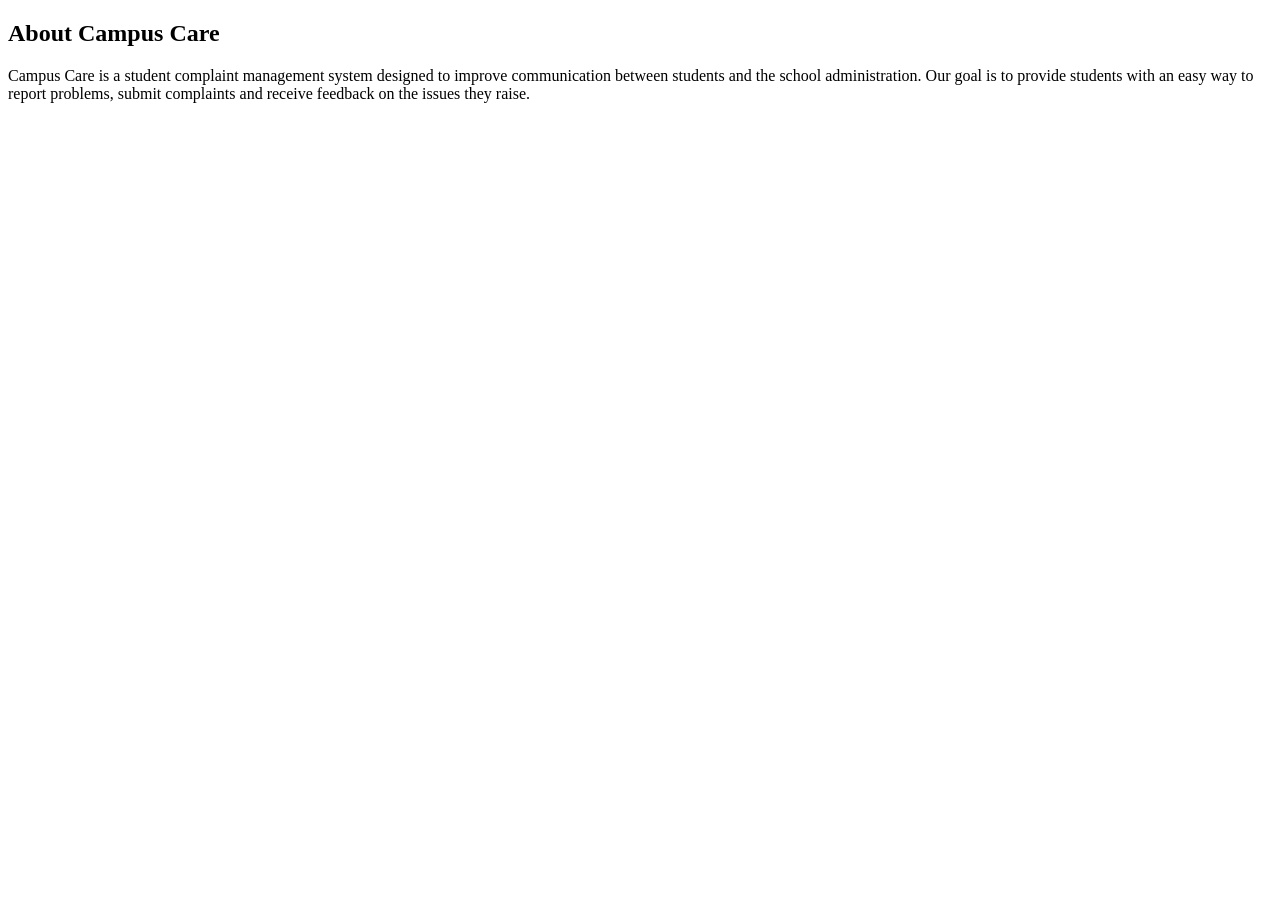
==== about.html @ 65ec1b53 "add about.html" ====
<!DOCTYPE html>
<html lang="en">
<head>
    <meta charset="UTF-8">
    <meta name="viewport" content="width=device-width, initial-scale=1.0">
    <title>About</title>
</head>
<body>
    <h2>About Campus Care</h2>
    <p>
        Campus Care is a student complaint management
        system designed to improve communication between
        students and the school administration.
        
        Our goal is to provide students with an easy way
        to report problems, submit complaints and receive
        feedback on the issues they raise.
    </p>
</body>
</html>
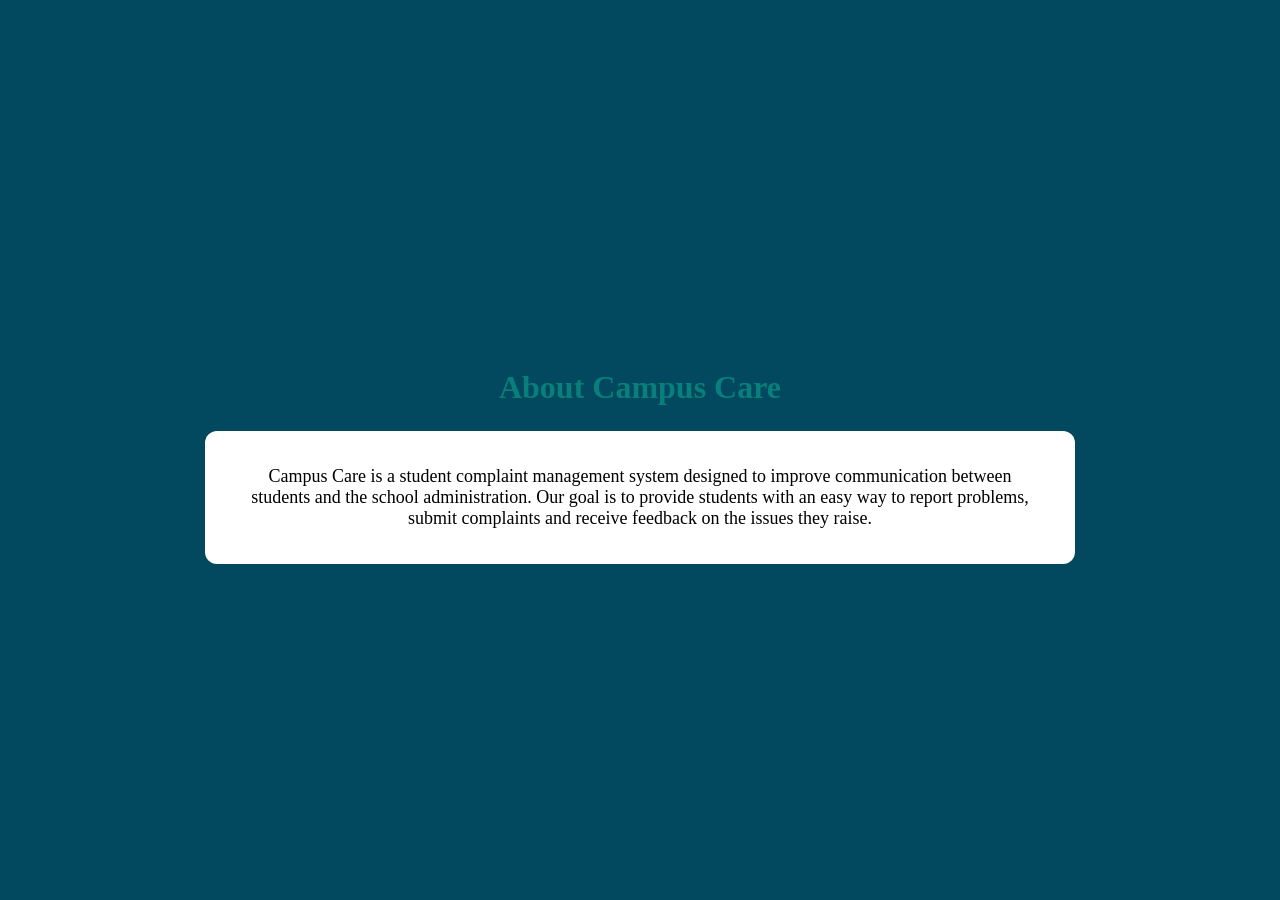
==== commit 1875ab3f: "add about.html" ====
--- a/about.html
+++ b/about.html
@@ -4,8 +4,12 @@
     <meta charset="UTF-8">
     <meta name="viewport" content="width=device-width, initial-scale=1.0">
     <title>About</title>
+    <link rel="stylesheet" href="style.css">
 </head>
 <body>
+
+    
+    <div>
     <h2>About Campus Care</h2>
     <p>
         Campus Care is a student complaint management
@@ -16,5 +20,6 @@
         to report problems, submit complaints and receive
         feedback on the issues they raise.
     </p>
+    </div>
 </body>
 </html>
--- a/style.css
+++ b/style.css
@@ -0,0 +1,184 @@
+/* body*/
+body{
+    background-color: rgb(2, 72, 95);
+    align-items: center;
+    font-family: Georgia, 'Times New Roman', Times, serif;
+    display: flex;
+    justify-content: center;
+    height: 100vh;
+    margin: 0;
+}
+
+/* fieldset */
+fieldset{
+    background-color: white;
+    width: 320px;
+    text-align: center;
+    padding: 30px;
+    border: none;
+}
+
+/* h1 */
+h1{
+    text-align: center;
+    font-size: 50px;
+    font-weight: bold;
+} 
+
+/* input */
+input{
+    width: 100%;
+    padding: 10px;
+    margin-top: 5px;
+    border: 1px solid blueviolet;
+    box-sizing: border-box;
+}
+
+/* label */
+label{
+    margin-right: 73%;
+    font-weight: bold;
+}
+
+/* button */
+button{ 
+    width: 50%;
+    padding: 10px;
+    margin-top: 20px;
+    background-color: rgb(42, 42, 154);
+    cursor: pointer;
+    border: none;
+    color: white;
+    border-radius: 5px;
+}
+
+/* hover */
+button:hover{
+    background-color: rgb(42, 121, 148);
+}
+
+#nav{
+    background-color: rgb(2, 72, 95);
+    padding: 10px;
+    border: none;
+    border-radius: 0;
+    display: flex;
+    justify-content: center;
+    gap: 20px;
+    margin-bottom: 75%;
+    margin-left: 50%;
+}
+
+#nav a{
+    color: white;
+    text-decoration: none;
+    font-size: 15px;
+    font-weight: bold;
+}
+
+h2{
+    text-align: center;
+    color: #087f7b;
+    font-size: 32px;
+    margin-top: 50px;
+    margin-bottom: 25px;
+}
+
+p{
+    background-color: white;
+    max-width: 800px;
+    padding: 35px;
+    border-radius: 12px;
+    font-size: 18px;
+    text-align: center;
+}
+
+
+#contact-us{
+    margin-top: 50%;
+    margin-bottom: 30%;
+    border: none;
+    max-width: 40% auto;
+}
+
+#homebody{
+    background-color: rgb(120, 217, 247);
+}
+
+
+#links{
+    color: black;
+    background-color: white;
+    text-decoration: none;
+    margin-left: 75%;
+    display: flex;
+}
+
+.links{
+    color: black;
+    display: flex;
+}
+
+#main-head {
+    padding: 150px;
+    background-color: #0cd3cc;
+    
+}
+
+#main-header {
+    text-align: center;
+    font-size: 60px;
+    font-family: cursive;
+    font-weight: 800;
+    text-transform: capitalize;
+    font-display: auto;
+    color: rgb(4, 4, 41);
+    margin-top: 200px;
+}
+
+#head1 {
+    text-align: center;
+    font-size: 40px;
+    font-family: cursive;
+    font-weight: bold;
+    text-transform: capitalize;
+    font-display: auto;
+    color: rgb(4, 4, 41);
+}
+
+#head2 {
+    font-size: 30px;
+    font-family: Georgia, 'Times New Roman', Times, serif;
+    font-display: auto;
+    font-weight: bold;
+}
+
+/* available food */
+#available-food {
+    text-align: center;
+    font-family: cursive;
+}
+
+/* snacks */
+#snacks {
+    text-align: center;
+    font-size: large;
+    font-family: cursive;
+    text-decoration: underline;
+}
+
+#snack {
+    display: flex;
+    gap: 50px;
+    flex-wrap: wrap;
+    text-align: center;
+    margin-inline: calc(20px);
+}
+
+.snacks {
+    box-shadow: 0 4px 8px 0 rgba(0, 0, 0, 0.2);
+    transition: 0.3s;
+    width: 250px;
+    border-radius: 5px;
+    background-color: white;
+}
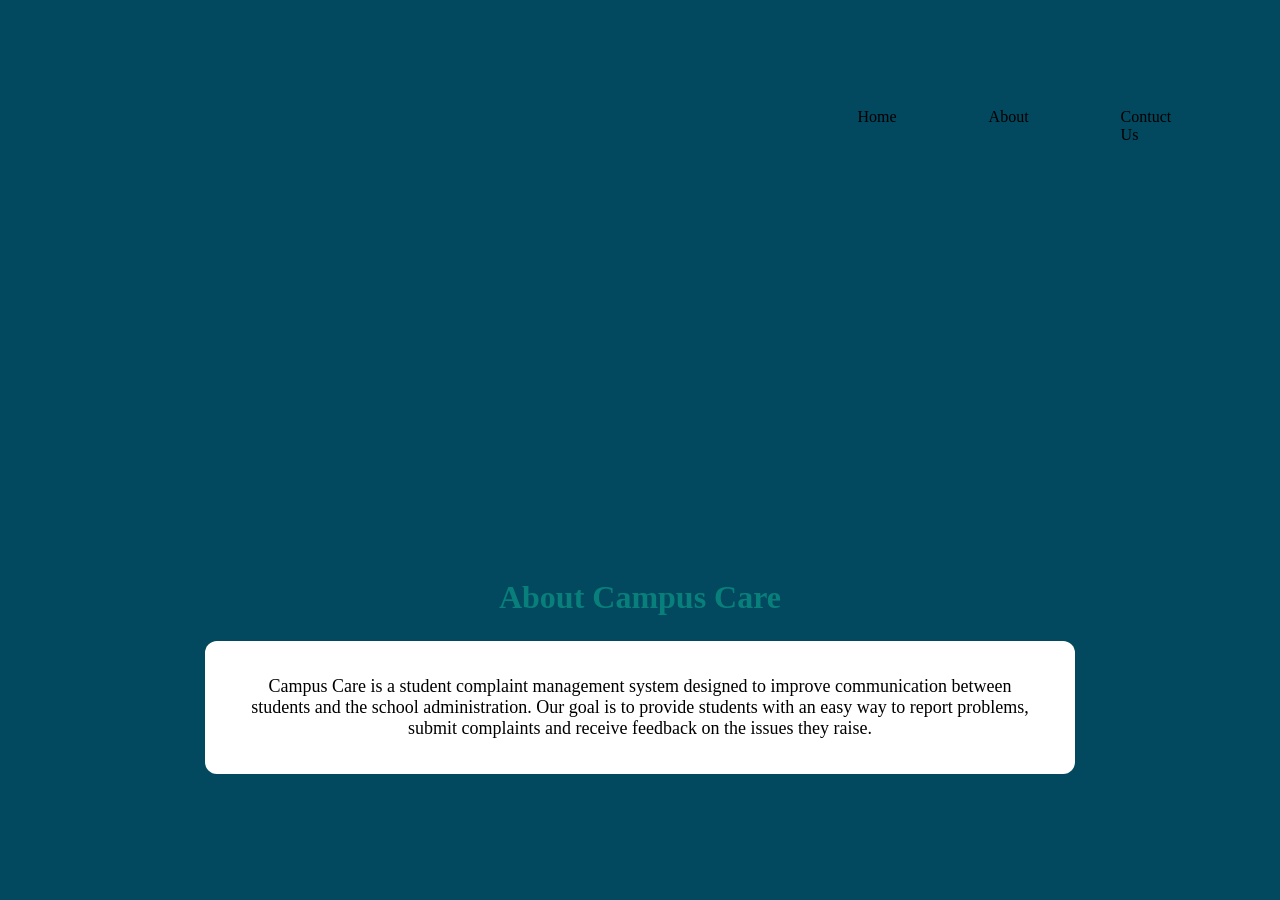
==== commit 41506fe7: "add button" ====
--- a/about.html
+++ b/about.html
@@ -7,9 +7,15 @@
     <link rel="stylesheet" href="style.css">
 </head>
 <body>
-
+    <div>
+<div id="links">
+    <a href="home.html" class="links">Home</a>
+    <a href="about.html" class="links">About</a>
+    <a href="contact.html" class="links">Contuct Us</a>
+</div>
     
     <div>
+
     <h2>About Campus Care</h2>
     <p>
         Campus Care is a student complaint management
@@ -21,5 +27,6 @@
         feedback on the issues they raise.
     </p>
     </div>
+    </div>
 </body>
 </html>
--- a/style.css
+++ b/style.css
@@ -108,21 +108,26 @@
 
 #links{
     color: black;
-    background-color: white;
-    text-decoration: none;
+    background-color: rgb(2, 72, 95);
     margin-left: 75%;
     display: flex;
+    margin-bottom: 50%;
+    gap: 5px;
+
 }
 
 .links{
     color: black;
     display: flex;
+    background-color: rgb(2, 72, 95);
+    text-decoration: none;
+    margin-right: 40%;
+    gap: 5px;
 }
 
 #main-head {
     padding: 150px;
     background-color: #0cd3cc;
-    
 }
 
 #main-header {
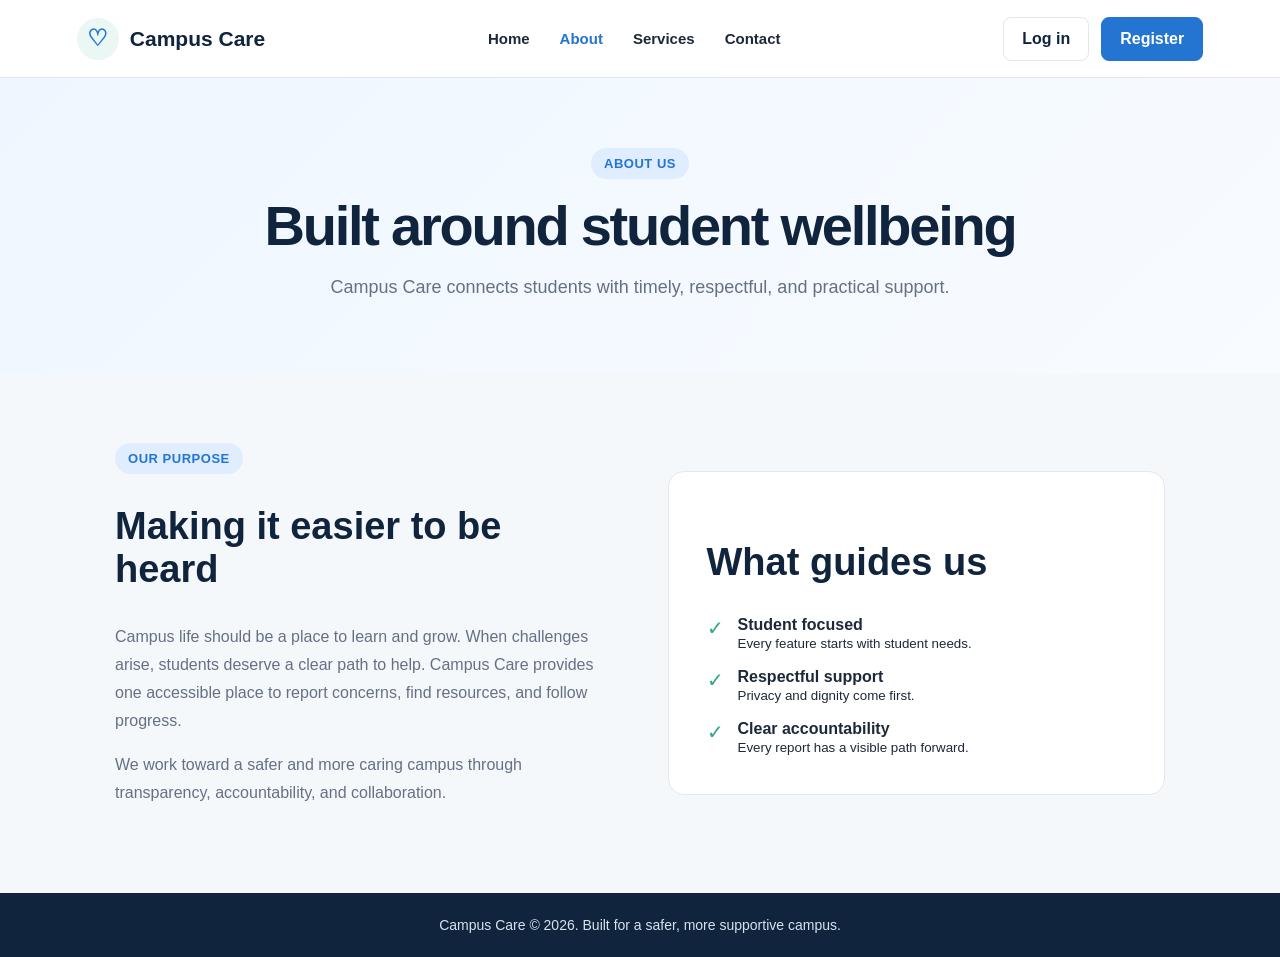
==== commit f595da91: "html repaire" ====
--- a/about.html
+++ b/about.html
@@ -3,30 +3,44 @@
 <head>
     <meta charset="UTF-8">
     <meta name="viewport" content="width=device-width, initial-scale=1.0">
-    <title>About</title>
+    <title>About | Campus Care</title>
     <link rel="stylesheet" href="style.css">
 </head>
 <body>
-    <div>
-<div id="links">
-    <a href="home.html" class="links">Home</a>
-    <a href="about.html" class="links">About</a>
-    <a href="contact.html" class="links">Contuct Us</a>
-</div>
-    
-    <div>
+    <header class="site-header">
+        <a class="brand" href="home.html"><span class="brand-mark">&#9825;</span>Campus Care</a>
+        <nav class="nav-links" aria-label="Primary navigation">
+            <a href="home.html">Home</a><a class="active" href="about.html">About</a>
+            <a href="services.html">Services</a><a href="contact.html">Contact</a>
+        </nav>
+        <div class="nav-actions"><a class="btn" href="index.html">Log in</a><a class="btn btn-primary" href="register.html">Register</a></div>
+        <button class="menu-toggle" type="button" aria-label="Open menu" aria-expanded="false">&#9776;</button>
+    </header>
 
-    <h2>About Campus Care</h2>
-    <p>
-        Campus Care is a student complaint management
-        system designed to improve communication between
-        students and the school administration.
-        
-        Our goal is to provide students with an easy way
-        to report problems, submit complaints and receive
-        feedback on the issues they raise.
-    </p>
-    </div>
-    </div>
+    <main>
+        <section class="page-hero">
+            <span class="eyebrow">About us</span>
+            <h1>Built around student wellbeing</h1>
+            <p>Campus Care connects students with timely, respectful, and practical support.</p>
+        </section>
+        <section class="content-section split">
+            <div>
+                <span class="eyebrow">Our purpose</span>
+                <h2>Making it easier to be heard</h2>
+                <p>Campus life should be a place to learn and grow. When challenges arise, students deserve a clear path to help. Campus Care provides one accessible place to report concerns, find resources, and follow progress.</p>
+                <p>We work toward a safer and more caring campus through transparency, accountability, and collaboration.</p>
+            </div>
+            <div class="info-panel">
+                <h2>What guides us</h2>
+                <div class="value-list">
+                    <div class="value-item"><span>&#10003;</span><div><strong>Student focused</strong><br><small>Every feature starts with student needs.</small></div></div>
+                    <div class="value-item"><span>&#10003;</span><div><strong>Respectful support</strong><br><small>Privacy and dignity come first.</small></div></div>
+                    <div class="value-item"><span>&#10003;</span><div><strong>Clear accountability</strong><br><small>Every report has a visible path forward.</small></div></div>
+                </div>
+            </div>
+        </section>
+    </main>
+    <footer class="footer">Campus Care &copy; 2026. Built for a safer, more supportive campus.</footer>
+    <script src="script.js"></script>
 </body>
-</html>+</html>
--- a/style.css
+++ b/style.css
@@ -1,189 +1,344 @@
-/* body*/
-body{
-    background-color: rgb(2, 72, 95);
-    align-items: center;
-    font-family: Georgia, 'Times New Roman', Times, serif;
-    display: flex;
+:root {
+    --navy: #10243e;
+    --blue: #2474d2;
+    --blue-dark: #1759a7;
+    --mint: #eaf7f4;
+    --green: #2ba58c;
+    --ink: #1d2939;
+    --muted: #667085;
+    --line: #e4e7ec;
+    --surface: #ffffff;
+    --page: #f5f8fb;
+}
+
+* { box-sizing: border-box; }
+
+html { scroll-behavior: smooth; }
+
+body {
+    margin: 0;
+    min-height: 100vh;
+    background: var(--page);
+    color: var(--ink);
+    font-family: Inter, "Segoe UI", Arial, sans-serif;
+}
+
+a { color: inherit; text-decoration: none; }
+
+.site-header {
+    height: 78px;
+    background: var(--surface);
+    border-bottom: 1px solid var(--line);
+    display: flex;
+    align-items: center;
+    justify-content: space-between;
+    padding: 0 6%;
+    position: relative;
+    z-index: 20;
+}
+
+.brand {
+    display: flex;
+    align-items: center;
+    gap: 11px;
+    color: var(--navy);
+    font-size: 21px;
+    font-weight: 800;
+}
+
+.brand-mark {
+    width: 42px;
+    height: 42px;
+    border-radius: 50%;
+    background: var(--mint);
+    display: grid;
+    place-items: center;
+    color: var(--blue);
+    font-size: 23px;
+}
+
+.nav-links {
+    display: flex;
+    align-items: center;
+    gap: 30px;
+    font-size: 15px;
+    font-weight: 700;
+}
+
+.nav-links a { padding: 10px 0; }
+.nav-links a:hover, .nav-links a.active { color: var(--blue); }
+
+.nav-actions {
+    display: flex;
+    align-items: center;
+    gap: 12px;
+}
+
+.btn {
+    display: inline-flex;
+    align-items: center;
     justify-content: center;
-    height: 100vh;
-    margin: 0;
-}
-
-/* fieldset */
-fieldset{
-    background-color: white;
-    width: 320px;
+    min-height: 44px;
+    padding: 10px 18px;
+    border: 1px solid var(--line);
+    border-radius: 8px;
+    background: var(--surface);
+    color: var(--navy);
+    font-weight: 800;
+    cursor: pointer;
+    transition: .2s ease;
+}
+
+.btn:hover { transform: translateY(-1px); }
+.btn-primary { border-color: var(--blue); background: var(--blue); color: white; }
+.btn-primary:hover { background: var(--blue-dark); }
+.btn-wide { width: 100%; }
+
+.menu-toggle { display: none; border: 0; background: transparent; font-size: 24px; }
+
+.hero {
+    background: linear-gradient(120deg, #eef7ff 0%, #f8fbff 68%, #eaf7f4 100%);
+    min-height: 530px;
+    display: grid;
+    grid-template-columns: 1fr 1fr;
+    align-items: center;
+    padding: 60px 7%;
+    overflow: hidden;
+}
+
+.hero-copy { max-width: 590px; }
+
+.eyebrow {
+    display: inline-block;
+    color: var(--blue);
+    background: #dfedff;
+    border-radius: 99px;
+    padding: 8px 13px;
+    font-size: 13px;
+    font-weight: 800;
+    letter-spacing: .04em;
+    text-transform: uppercase;
+}
+
+.hero h1, .page-hero h1 {
+    margin: 18px 0;
+    color: var(--navy);
+    font-size: clamp(42px, 5vw, 68px);
+    line-height: 1.02;
+    letter-spacing: -.04em;
+}
+
+.hero p, .page-hero p {
+    color: var(--muted);
+    font-size: 18px;
+    line-height: 1.7;
+}
+
+.hero-actions { display: flex; gap: 12px; margin-top: 28px; }
+
+.hero-art {
+    min-height: 420px;
+    position: relative;
+    display: grid;
+    place-items: center;
+}
+
+.hero-circle {
+    width: 390px;
+    height: 390px;
+    border-radius: 50%;
+    background: #dceeff;
+    position: relative;
+}
+
+.student-card {
+    position: absolute;
+    width: 260px;
+    background: white;
+    border: 10px solid #e9f1fa;
+    border-radius: 24px;
+    box-shadow: 0 22px 50px rgba(34, 73, 117, .16);
+    padding: 28px;
     text-align: center;
-    padding: 30px;
-    border: none;
-}
-
-/* h1 */
-h1{
+}
+
+.student-avatar {
+    width: 112px;
+    height: 112px;
+    margin: 0 auto 18px;
+    border-radius: 50%;
+    background: linear-gradient(145deg, #7bc9f1, #2874ce);
+    display: grid;
+    place-items: center;
+    font-size: 58px;
+    color: white;
+}
+
+.student-card strong { display: block; color: var(--navy); }
+.student-card span { color: var(--muted); font-size: 13px; }
+
+.float-chip {
+    position: absolute;
+    background: white;
+    border-radius: 12px;
+    box-shadow: 0 12px 30px rgba(34, 73, 117, .14);
+    padding: 12px 15px;
+    font-size: 13px;
+    font-weight: 800;
+}
+
+.chip-one { top: 55px; right: 20px; color: var(--green); }
+.chip-two { bottom: 60px; left: 15px; color: var(--blue); }
+
+.stats {
+    max-width: 1150px;
+    margin: -38px auto 70px;
+    position: relative;
+    z-index: 5;
+    display: grid;
+    grid-template-columns: repeat(3, 1fr);
+    background: white;
+    border: 1px solid var(--line);
+    border-radius: 14px;
+    box-shadow: 0 16px 45px rgba(16, 36, 62, .08);
+}
+
+.stat { padding: 28px; text-align: center; border-right: 1px solid var(--line); }
+.stat:last-child { border-right: 0; }
+.stat strong { display: block; color: var(--blue); font-size: 32px; }
+.stat span { color: var(--muted); font-size: 14px; }
+
+.section { max-width: 1150px; margin: 0 auto; padding: 20px 25px 80px; }
+.section-heading { text-align: center; max-width: 650px; margin: 0 auto 35px; }
+.section-heading h2 { margin: 8px 0; color: var(--navy); font-size: 38px; }
+.section-heading p { color: var(--muted); line-height: 1.7; }
+
+.card-grid { display: grid; grid-template-columns: repeat(3, 1fr); gap: 22px; }
+.card {
+    background: white;
+    border: 1px solid var(--line);
+    border-radius: 14px;
+    padding: 28px;
+}
+.card-icon {
+    width: 52px;
+    height: 52px;
+    border-radius: 12px;
+    display: grid;
+    place-items: center;
+    background: var(--mint);
+    color: var(--green);
+    font-size: 24px;
+}
+.card h3 { color: var(--navy); margin: 18px 0 8px; }
+.card p { color: var(--muted); line-height: 1.65; }
+
+.page-hero {
+    background: linear-gradient(135deg, #eef7ff, #f8fbff);
     text-align: center;
-    font-size: 50px;
-    font-weight: bold;
-} 
-
-/* input */
-input{
+    padding: 70px 20px;
+}
+.page-hero h1 { font-size: clamp(38px, 5vw, 56px); }
+.page-hero p { max-width: 650px; margin: 0 auto; }
+
+.auth-page {
+    background: linear-gradient(135deg, #eef7ff 0%, #f6faf9 100%);
+    display: grid;
+    place-items: center;
+    padding: 40px 20px;
+}
+.auth-shell {
     width: 100%;
-    padding: 10px;
-    margin-top: 5px;
-    border: 1px solid blueviolet;
-    box-sizing: border-box;
-}
-
-/* label */
-label{
-    margin-right: 73%;
-    font-weight: bold;
-}
-
-/* button */
-button{ 
-    width: 50%;
-    padding: 10px;
-    margin-top: 20px;
-    background-color: rgb(42, 42, 154);
-    cursor: pointer;
-    border: none;
+    max-width: 930px;
+    min-height: 580px;
+    display: grid;
+    grid-template-columns: 43% 57%;
+    background: white;
+    border-radius: 18px;
+    box-shadow: 0 20px 60px rgba(16, 36, 62, .12);
+    overflow: hidden;
+}
+.auth-aside {
+    background: var(--navy);
     color: white;
-    border-radius: 5px;
-}
-
-/* hover */
-button:hover{
-    background-color: rgb(42, 121, 148);
-}
-
-#nav{
-    background-color: rgb(2, 72, 95);
-    padding: 10px;
-    border: none;
-    border-radius: 0;
-    display: flex;
-    justify-content: center;
-    gap: 20px;
-    margin-bottom: 75%;
-    margin-left: 50%;
-}
-
-#nav a{
-    color: white;
-    text-decoration: none;
-    font-size: 15px;
-    font-weight: bold;
-}
-
-h2{
-    text-align: center;
-    color: #087f7b;
-    font-size: 32px;
-    margin-top: 50px;
-    margin-bottom: 25px;
-}
-
-p{
-    background-color: white;
-    max-width: 800px;
-    padding: 35px;
-    border-radius: 12px;
-    font-size: 18px;
-    text-align: center;
-}
-
-
-#contact-us{
-    margin-top: 50%;
-    margin-bottom: 30%;
-    border: none;
-    max-width: 40% auto;
-}
-
-#homebody{
-    background-color: rgb(120, 217, 247);
-}
-
-
-#links{
-    color: black;
-    background-color: rgb(2, 72, 95);
-    margin-left: 75%;
-    display: flex;
-    margin-bottom: 50%;
-    gap: 5px;
-
-}
-
-.links{
-    color: black;
-    display: flex;
-    background-color: rgb(2, 72, 95);
-    text-decoration: none;
-    margin-right: 40%;
-    gap: 5px;
-}
-
-#main-head {
-    padding: 150px;
-    background-color: #0cd3cc;
-}
-
-#main-header {
-    text-align: center;
-    font-size: 60px;
-    font-family: cursive;
-    font-weight: 800;
-    text-transform: capitalize;
-    font-display: auto;
-    color: rgb(4, 4, 41);
-    margin-top: 200px;
-}
-
-#head1 {
-    text-align: center;
-    font-size: 40px;
-    font-family: cursive;
-    font-weight: bold;
-    text-transform: capitalize;
-    font-display: auto;
-    color: rgb(4, 4, 41);
-}
-
-#head2 {
-    font-size: 30px;
-    font-family: Georgia, 'Times New Roman', Times, serif;
-    font-display: auto;
-    font-weight: bold;
-}
-
-/* available food */
-#available-food {
-    text-align: center;
-    font-family: cursive;
-}
-
-/* snacks */
-#snacks {
-    text-align: center;
-    font-size: large;
-    font-family: cursive;
-    text-decoration: underline;
-}
-
-#snack {
-    display: flex;
-    gap: 50px;
-    flex-wrap: wrap;
-    text-align: center;
-    margin-inline: calc(20px);
-}
-
-.snacks {
-    box-shadow: 0 4px 8px 0 rgba(0, 0, 0, 0.2);
-    transition: 0.3s;
-    width: 250px;
-    border-radius: 5px;
-    background-color: white;
-}
+    padding: 42px;
+    display: flex;
+    flex-direction: column;
+    justify-content: space-between;
+}
+.auth-aside .brand { color: white; }
+.auth-aside h2 { font-size: 38px; line-height: 1.15; margin: 50px 0 15px; }
+.auth-aside p { color: #bfd0e4; line-height: 1.7; }
+.auth-form-wrap { padding: 38px 54px; display: flex; flex-direction: column; justify-content: center; }
+.auth-form-wrap h1 { color: var(--navy); margin: 0 0 8px; }
+.auth-form-wrap .subtitle { color: var(--muted); margin: 0 0 24px; }
+.form-grid { display: grid; grid-template-columns: 1fr 1fr; gap: 14px; }
+.field { margin-bottom: 15px; }
+.field.full { grid-column: 1 / -1; }
+.field label { display: block; margin-bottom: 7px; font-size: 13px; font-weight: 800; }
+.field input, .field select, .field textarea {
+    width: 100%;
+    min-height: 46px;
+    border: 1px solid var(--line);
+    border-radius: 8px;
+    padding: 10px 12px;
+    background: white;
+    color: var(--ink);
+    font: inherit;
+}
+.field textarea { min-height: 110px; resize: vertical; }
+.auth-switch { text-align: center; color: var(--muted); margin-top: 18px; }
+.auth-switch a { color: var(--blue); font-weight: 800; }
+.form-message { min-height: 20px; margin: 8px 0; color: #b42318; font-size: 14px; }
+
+.content-section { max-width: 1100px; margin: 0 auto; padding: 70px 25px; }
+.split { display: grid; grid-template-columns: 1fr 1fr; gap: 55px; align-items: center; }
+.split h2 { color: var(--navy); font-size: 38px; }
+.split p { color: var(--muted); line-height: 1.75; }
+.info-panel { background: white; border: 1px solid var(--line); border-radius: 16px; padding: 38px; }
+.value-list { display: grid; gap: 16px; margin-top: 20px; }
+.value-item { display: flex; gap: 14px; align-items: flex-start; }
+.value-item span { color: var(--green); font-size: 20px; }
+
+.contact-layout { display: grid; grid-template-columns: 1fr 1fr; gap: 30px; }
+.contact-card { background: white; border: 1px solid var(--line); border-radius: 14px; padding: 32px; }
+.contact-card h2 { color: var(--navy); }
+
+.footer { background: var(--navy); color: #d7e2ee; text-align: center; padding: 24px; font-size: 14px; }
+
+@media (max-width: 900px) {
+    .nav-links { display: none; position: absolute; left: 0; right: 0; top: 78px; background: white; padding: 20px 6%; flex-direction: column; align-items: flex-start; border-bottom: 1px solid var(--line); }
+    .nav-links.open { display: flex; }
+    .menu-toggle { display: block; }
+    .nav-actions { margin-left: auto; margin-right: 10px; }
+    .hero { grid-template-columns: 1fr; padding-top: 50px; }
+    .hero-art { margin-top: 20px; }
+    .stats { margin: -20px 20px 50px; }
+    .card-grid { grid-template-columns: 1fr; }
+    .auth-shell { grid-template-columns: 1fr; max-width: 580px; }
+    .auth-aside { min-height: 220px; }
+    .auth-aside h2 { margin: 25px 0 8px; font-size: 28px; }
+    .split, .contact-layout { grid-template-columns: 1fr; }
+}
+
+@media (max-width: 600px) {
+    .site-header { height: 70px; padding: 0 4%; }
+    .nav-links { top: 70px; }
+    .nav-actions .btn:first-child { display: none; }
+    .hero { padding: 45px 20px; }
+    .hero h1 { font-size: 43px; }
+    .hero-art { min-height: 350px; }
+    .hero-circle { width: 300px; height: 300px; }
+    .student-card { width: 220px; }
+    .chip-one { right: -5px; }
+    .chip-two { left: -5px; }
+    .stats { grid-template-columns: 1fr; }
+    .stat { border-right: 0; border-bottom: 1px solid var(--line); }
+    .stat:last-child { border-bottom: 0; }
+    .auth-page { padding: 0; }
+    .auth-shell { min-height: 100vh; border-radius: 0; }
+    .auth-aside { padding: 28px; }
+    .auth-form-wrap { padding: 30px 22px; }
+    .form-grid { grid-template-columns: 1fr; }
+    .field.full { grid-column: auto; }
+}
